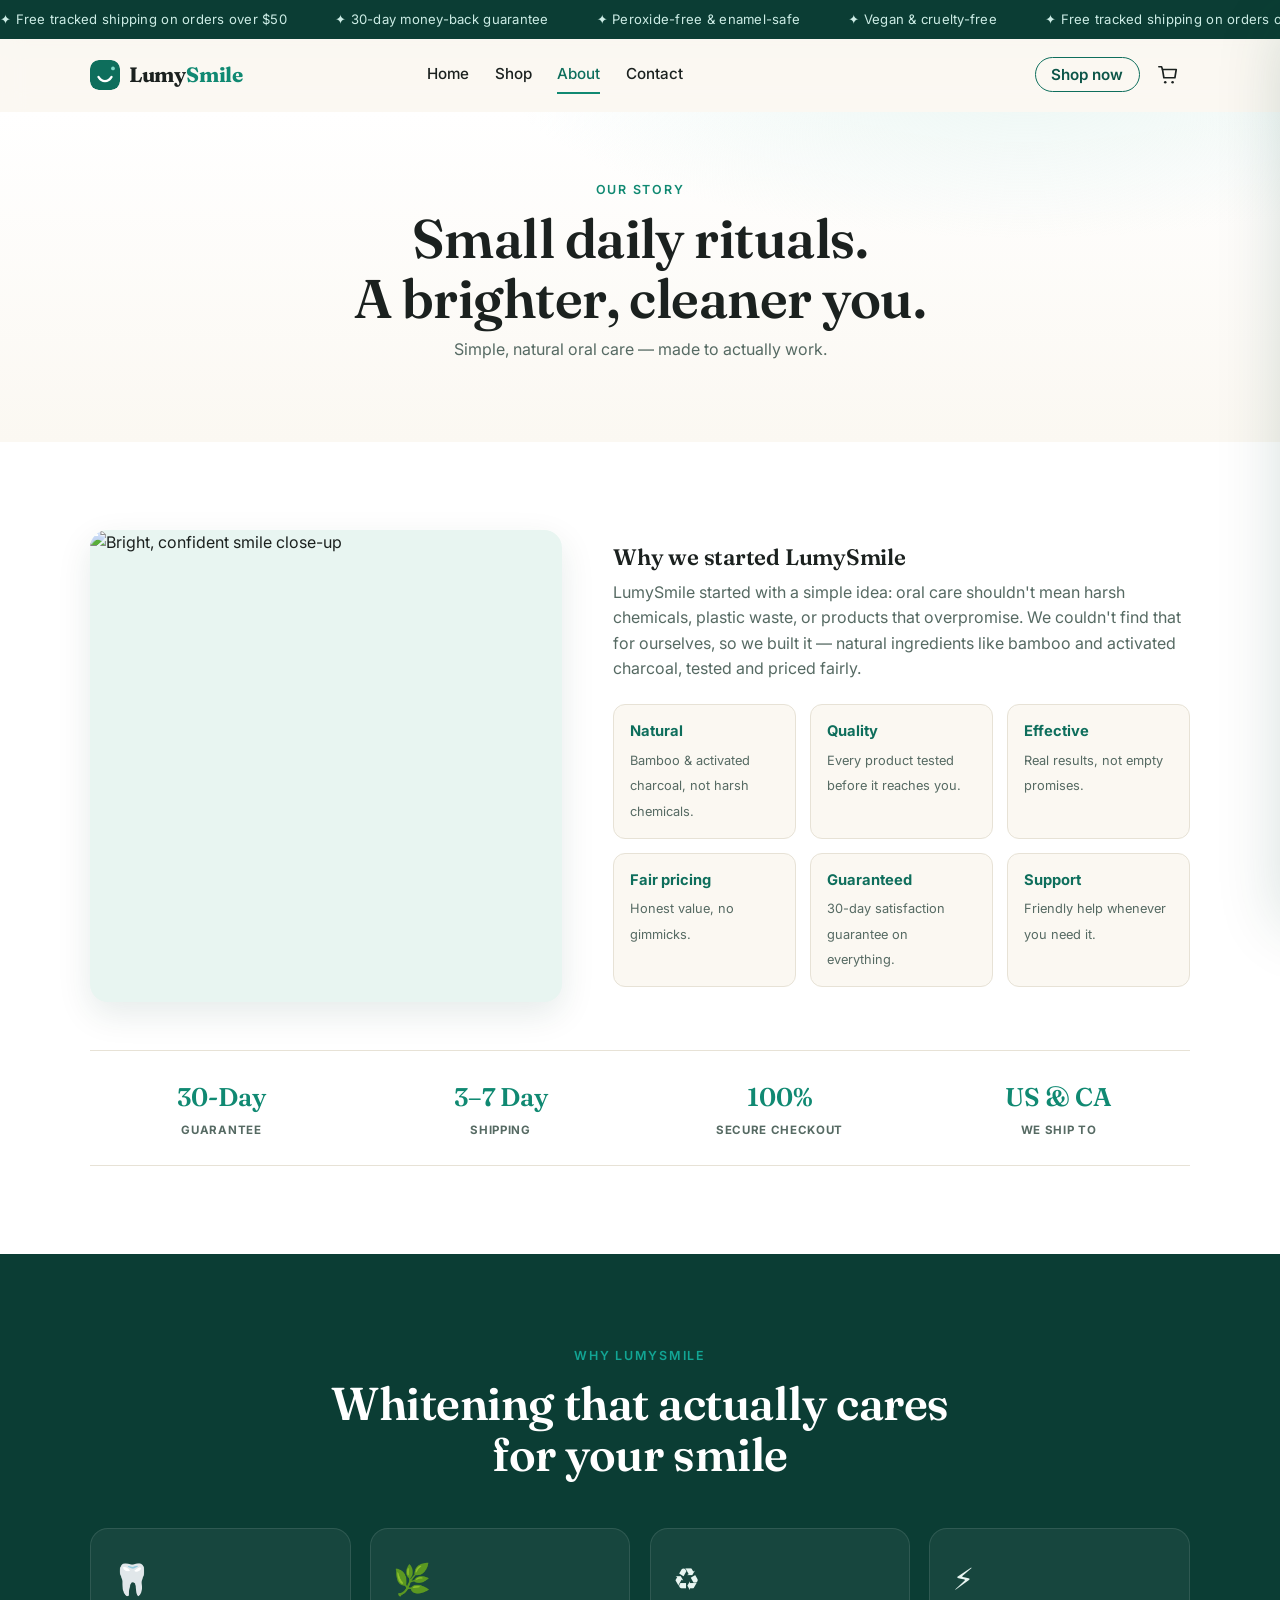
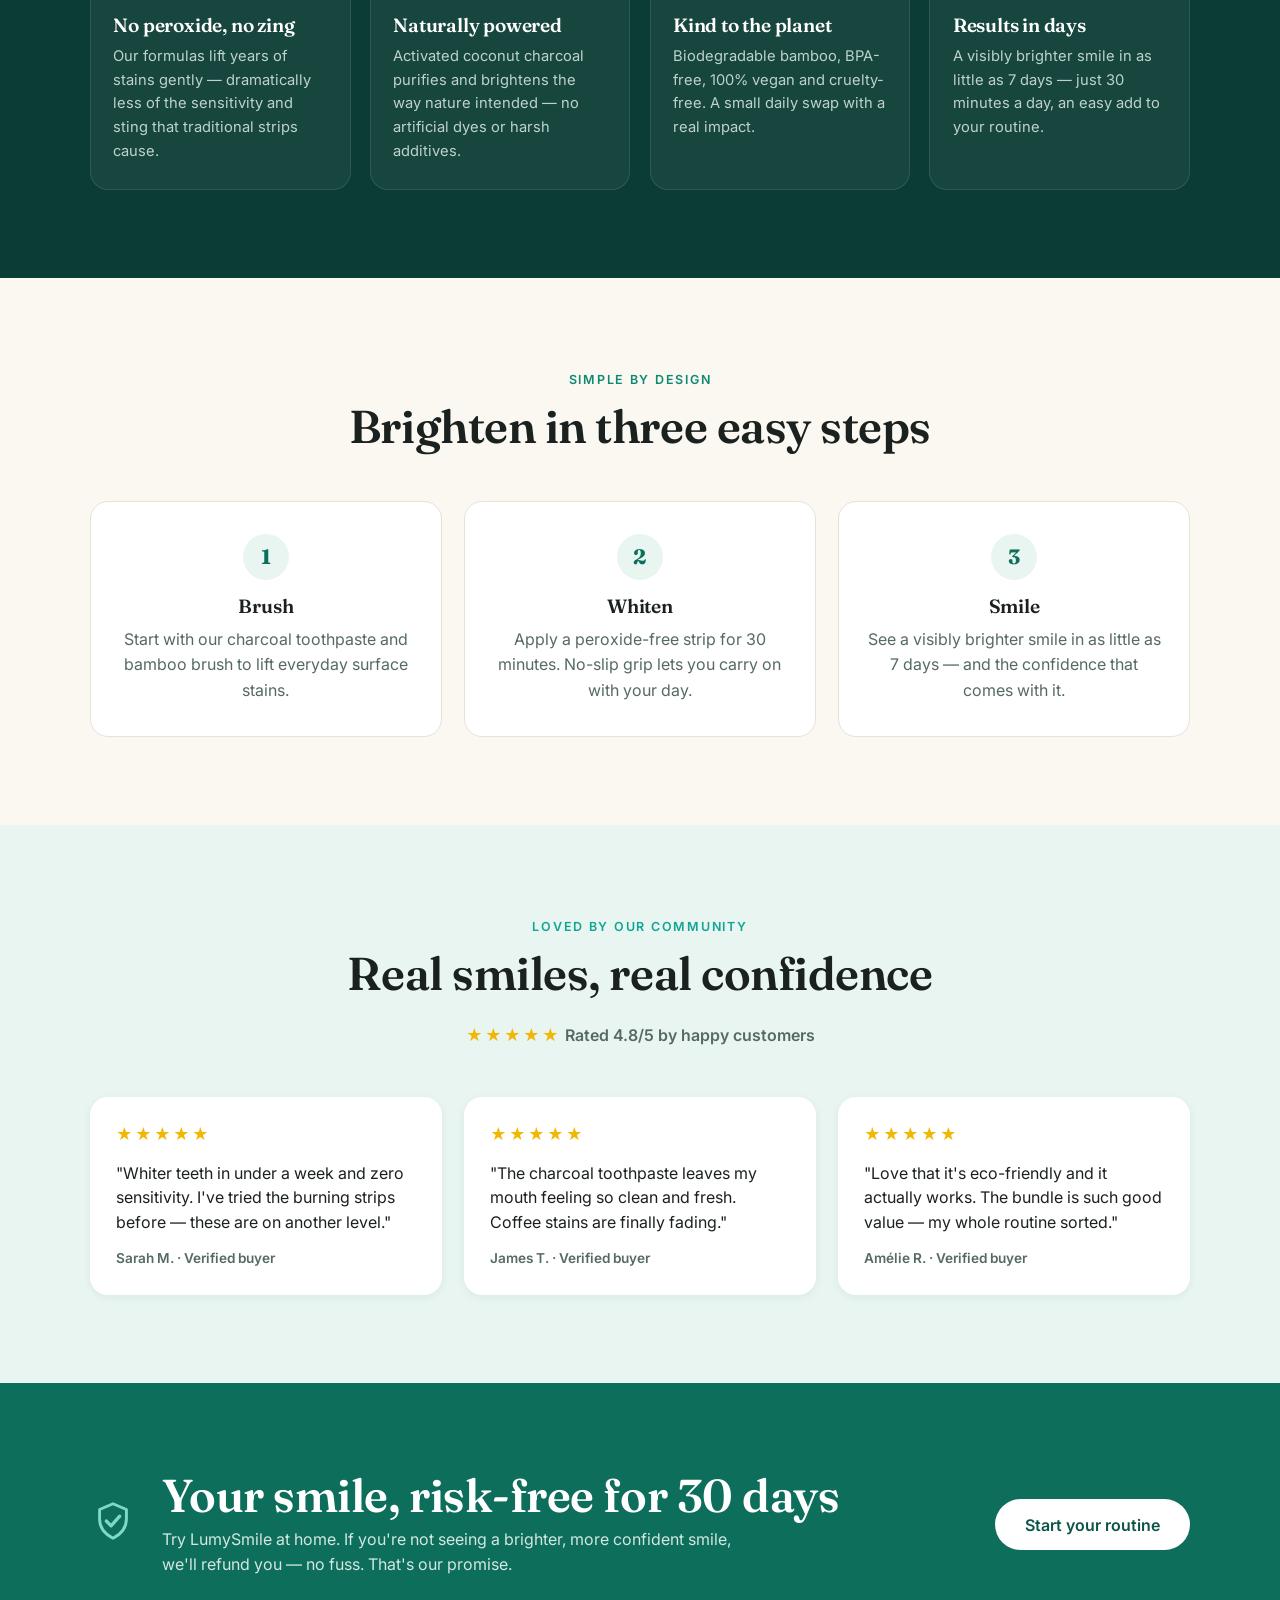
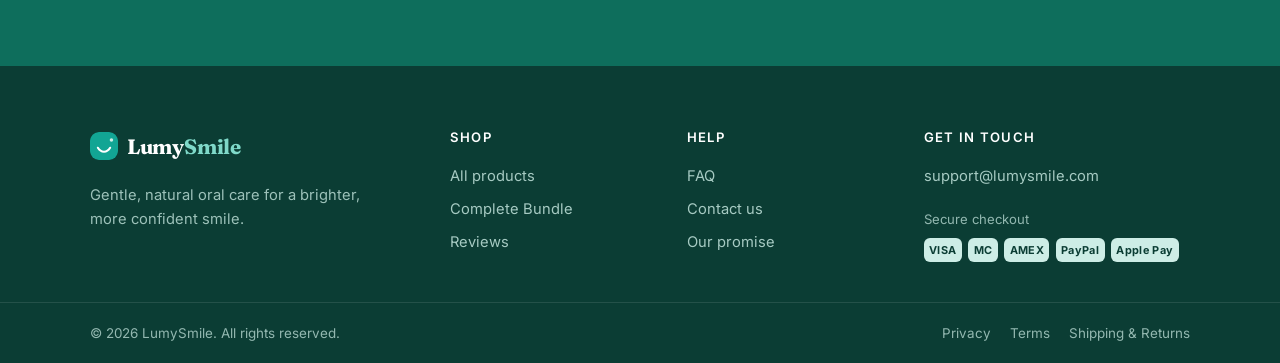
==== about.html @ 82636484 "Convert storefront to multi-page site Split the single-page site into four pages (Home, Shop, About," ====
<!DOCTYPE html>
<html lang="en">
<head>
  <meta charset="UTF-8" />
  <meta name="viewport" content="width=device-width, initial-scale=1.0" />
  <title>About — LumySmile | Simple, Natural Oral Care That Works</title>
  <meta name="description" content="The LumySmile story: natural, peroxide-free oral care built on bamboo and activated charcoal — tested, effective and fairly priced. Backed by a 30-day guarantee." />
  <meta name="theme-color" content="#0E6E5C" />
  <link rel="canonical" href="https://lumysmile.com/pages/about-us" />
  <meta property="og:type" content="website" />
  <meta property="og:title" content="About LumySmile — Natural Oral Care That Works" />
  <meta property="og:description" content="Natural, peroxide-free oral care built on bamboo and activated charcoal." />
  <meta property="og:image" content="https://cdn.shopify.com/s/files/1/0832/7469/4871/files/hf_20260715_224932_5dece692-f68e-402d-878d-104f269ed580.png?v=1784156518" />
  <link rel="icon" href="data:image/svg+xml,%3Csvg xmlns='http://www.w3.org/2000/svg' viewBox='0 0 32 32'%3E%3Crect width='32' height='32' rx='8' fill='%230E6E5C'/%3E%3Cpath d='M9 18c1.8 3 4.2 4.5 7 4.5s5.2-1.5 7-4.5' fill='none' stroke='%23fff' stroke-width='2.4' stroke-linecap='round'/%3E%3Ccircle cx='24.5' cy='9' r='2' fill='%237FD9C9'/%3E%3C/svg%3E" />
  <link rel="preconnect" href="https://fonts.googleapis.com" />
  <link rel="preconnect" href="https://fonts.gstatic.com" crossorigin />
  <link href="https://fonts.googleapis.com/css2?family=Fraunces:opsz,wght@9..144,400;9..144,500;9..144,600;9..144,700&family=Inter:wght@400;500;600;700&display=swap" rel="stylesheet" />
  <link rel="stylesheet" href="assets/css/styles.css?v=3" />
</head>
<body>
  <div class="announcement" role="region" aria-label="Store announcements">
    <div class="announcement__track">
      <span>✦ Free tracked shipping on orders over $50</span>
      <span>✦ 30-day money-back guarantee</span>
      <span>✦ Peroxide-free &amp; enamel-safe</span>
      <span>✦ Vegan &amp; cruelty-free</span>
      <span aria-hidden="true">✦ Free tracked shipping on orders over $50</span>
      <span aria-hidden="true">✦ 30-day money-back guarantee</span>
      <span aria-hidden="true">✦ Peroxide-free &amp; enamel-safe</span>
      <span aria-hidden="true">✦ Vegan &amp; cruelty-free</span>
    </div>
  </div>

  <header class="header" id="top">
    <div class="container header__inner">
      <button class="nav-toggle" id="navToggle" aria-label="Open menu" aria-expanded="false" aria-controls="primaryNav">
        <span></span><span></span><span></span>
      </button>
      <a href="index.html" class="brand" aria-label="LumySmile home">
        <svg class="brand__mark" viewBox="0 0 32 32" width="30" height="30" aria-hidden="true">
          <rect width="32" height="32" rx="9" fill="#0E6E5C"/>
          <path d="M9 18c1.8 3 4.2 4.5 7 4.5s5.2-1.5 7-4.5" fill="none" stroke="#fff" stroke-width="2.4" stroke-linecap="round"/>
          <circle cx="24.5" cy="9" r="2" fill="#7FD9C9"/>
        </svg>
        <span class="brand__name">Lumy<span>Smile</span></span>
      </a>
      <nav class="nav" id="primaryNav" aria-label="Primary">
        <a href="index.html">Home</a>
        <a href="shop.html">Shop</a>
        <a href="about.html" aria-current="page">About</a>
        <a href="contact.html">Contact</a>
      </nav>
      <div class="header__actions">
        <a href="shop.html" class="btn btn--ghost header__shop-btn">Shop now</a>
        <button class="cart-btn" id="cartBtn" aria-label="Open cart">
          <svg viewBox="0 0 24 24" width="22" height="22" aria-hidden="true">
            <path d="M6 6h15l-1.5 9h-12L6 6Z" fill="none" stroke="currentColor" stroke-width="1.8" stroke-linejoin="round"/>
            <path d="M6 6 5 3H2" fill="none" stroke="currentColor" stroke-width="1.8" stroke-linecap="round" stroke-linejoin="round"/>
            <circle cx="9" cy="20" r="1.4" fill="currentColor"/>
            <circle cx="17" cy="20" r="1.4" fill="currentColor"/>
          </svg>
          <span class="cart-btn__count" id="cartCount" aria-hidden="true">0</span>
        </button>
      </div>
    </div>
  </header>

  <main>
    <!-- Page hero -->
    <section class="page-hero">
      <div class="container">
        <span class="eyebrow">Our story</span>
        <h1>Small daily rituals.<br>A brighter, cleaner you.</h1>
        <p>Simple, natural oral care — made to actually work.</p>
      </div>
    </section>

    <!-- Story -->
    <section class="story">
      <div class="container">
        <div class="story__top">
          <div class="story__media">
            <img src="https://cdn.shopify.com/s/files/1/0832/7469/4871/files/about-us-hero-smile-v2.png?v=1783986752"
                 alt="Bright, confident smile close-up" width="560" height="560" loading="lazy" />
          </div>
          <div class="story__text">
            <h3>Why we started LumySmile</h3>
            <p>LumySmile started with a simple idea: oral care shouldn't mean harsh chemicals, plastic waste, or products that overpromise. We couldn't find that for ourselves, so we built it — natural ingredients like bamboo and activated charcoal, tested and priced fairly.</p>
            <ul class="story__values">
              <li><strong>Natural</strong><span>Bamboo &amp; activated charcoal, not harsh chemicals.</span></li>
              <li><strong>Quality</strong><span>Every product tested before it reaches you.</span></li>
              <li><strong>Effective</strong><span>Real results, not empty promises.</span></li>
              <li><strong>Fair pricing</strong><span>Honest value, no gimmicks.</span></li>
              <li><strong>Guaranteed</strong><span>30-day satisfaction guarantee on everything.</span></li>
              <li><strong>Support</strong><span>Friendly help whenever you need it.</span></li>
            </ul>
          </div>
        </div>
        <div class="story__stats">
          <div class="story__stat"><span class="story__num">30-Day</span><span class="story__label">Guarantee</span></div>
          <div class="story__stat"><span class="story__num">3–7 Day</span><span class="story__label">Shipping</span></div>
          <div class="story__stat"><span class="story__num">100%</span><span class="story__label">Secure checkout</span></div>
          <div class="story__stat"><span class="story__num">US &amp; CA</span><span class="story__label">We ship to</span></div>
        </div>
      </div>
    </section>

    <!-- Why LumySmile -->
    <section class="why" id="why">
      <div class="container">
        <div class="section-head section-head--light">
          <span class="eyebrow">Why LumySmile</span>
          <h2>Whitening that actually cares for your smile</h2>
        </div>
        <div class="why__grid">
          <article class="why__card">
            <div class="why__icon">🦷</div>
            <h3>No peroxide, no zing</h3>
            <p>Our formulas lift years of stains gently — dramatically less of the sensitivity and sting that traditional strips cause.</p>
          </article>
          <article class="why__card">
            <div class="why__icon">🌿</div>
            <h3>Naturally powered</h3>
            <p>Activated coconut charcoal purifies and brightens the way nature intended — no artificial dyes or harsh additives.</p>
          </article>
          <article class="why__card">
            <div class="why__icon">♻️</div>
            <h3>Kind to the planet</h3>
            <p>Biodegradable bamboo, BPA-free, 100% vegan and cruelty-free. A small daily swap with a real impact.</p>
          </article>
          <article class="why__card">
            <div class="why__icon">⚡</div>
            <h3>Results in days</h3>
            <p>A visibly brighter smile in as little as 7 days — just 30 minutes a day, an easy add to your routine.</p>
          </article>
        </div>
      </div>
    </section>

    <!-- How it works -->
    <section class="steps">
      <div class="container">
        <div class="section-head">
          <span class="eyebrow">Simple by design</span>
          <h2>Brighten in three easy steps</h2>
        </div>
        <div class="steps__grid">
          <div class="steps__item">
            <span class="steps__num">1</span>
            <h3>Brush</h3>
            <p>Start with our charcoal toothpaste and bamboo brush to lift everyday surface stains.</p>
          </div>
          <div class="steps__item">
            <span class="steps__num">2</span>
            <h3>Whiten</h3>
            <p>Apply a peroxide-free strip for 30 minutes. No-slip grip lets you carry on with your day.</p>
          </div>
          <div class="steps__item">
            <span class="steps__num">3</span>
            <h3>Smile</h3>
            <p>See a visibly brighter smile in as little as 7 days — and the confidence that comes with it.</p>
          </div>
        </div>
      </div>
    </section>

    <!-- Reviews -->
    <section class="reviews" id="reviews">
      <div class="container">
        <div class="section-head section-head--light">
          <span class="eyebrow">Loved by our community</span>
          <h2>Real smiles, real confidence</h2>
          <p class="reviews__rating"><span class="stars" aria-hidden="true">★★★★★</span> Rated 4.8/5 by happy customers</p>
        </div>
        <div class="reviews__grid">
          <figure class="review">
            <div class="stars" aria-hidden="true">★★★★★</div>
            <blockquote>"Whiter teeth in under a week and zero sensitivity. I've tried the burning strips before — these are on another level."</blockquote>
            <figcaption>Sarah M. · Verified buyer</figcaption>
          </figure>
          <figure class="review">
            <div class="stars" aria-hidden="true">★★★★★</div>
            <blockquote>"The charcoal toothpaste leaves my mouth feeling so clean and fresh. Coffee stains are finally fading."</blockquote>
            <figcaption>James T. · Verified buyer</figcaption>
          </figure>
          <figure class="review">
            <div class="stars" aria-hidden="true">★★★★★</div>
            <blockquote>"Love that it's eco-friendly and it actually works. The bundle is such good value — my whole routine sorted."</blockquote>
            <figcaption>Amélie R. · Verified buyer</figcaption>
          </figure>
        </div>
      </div>
    </section>

    <!-- Guarantee band -->
    <section class="guarantee">
      <div class="container guarantee__inner">
        <div class="guarantee__icon" aria-hidden="true">
          <svg viewBox="0 0 24 24" width="46" height="46"><path d="M12 3l7 3v5c0 4.5-3 8-7 10-4-2-7-5.5-7-10V6l7-3Z" fill="none" stroke="currentColor" stroke-width="1.5" stroke-linejoin="round"/><path d="M8.5 12l2.5 2.5 4.5-5" fill="none" stroke="currentColor" stroke-width="1.7" stroke-linecap="round" stroke-linejoin="round"/></svg>
        </div>
        <div>
          <h2>Your smile, risk-free for 30 days</h2>
          <p>Try LumySmile at home. If you're not seeing a brighter, more confident smile, we'll refund you — no fuss. That's our promise.</p>
        </div>
        <a href="shop.html" class="btn btn--light btn--lg">Start your routine</a>
      </div>
    </section>
  </main>

  <footer class="footer">
    <div class="container footer__grid">
      <div class="footer__brand">
        <a href="index.html" class="brand brand--light" aria-label="LumySmile home">
          <svg class="brand__mark" viewBox="0 0 32 32" width="28" height="28" aria-hidden="true">
            <rect width="32" height="32" rx="9" fill="#12A594"/>
            <path d="M9 18c1.8 3 4.2 4.5 7 4.5s5.2-1.5 7-4.5" fill="none" stroke="#fff" stroke-width="2.4" stroke-linecap="round"/>
            <circle cx="24.5" cy="9" r="2" fill="#CDEDE6"/>
          </svg>
          <span class="brand__name">Lumy<span>Smile</span></span>
        </a>
        <p>Gentle, natural oral care for a brighter, more confident smile.</p>
      </div>
      <div class="footer__col">
        <h4>Shop</h4>
        <a href="shop.html">All products</a>
        <a href="shop.html#bundle">Complete Bundle</a>
        <a href="about.html#reviews">Reviews</a>
      </div>
      <div class="footer__col">
        <h4>Help</h4>
        <a href="contact.html#faq">FAQ</a>
        <a href="contact.html">Contact us</a>
        <a href="about.html">Our promise</a>
      </div>
      <div class="footer__col">
        <h4>Get in touch</h4>
        <a href="mailto:support@lumysmile.com">support@lumysmile.com</a>
        <p class="footer__pay">Secure checkout</p>
        <div class="footer__cards" aria-label="Accepted payment methods">
          <span>VISA</span><span>MC</span><span>AMEX</span><span>PayPal</span><span>Apple Pay</span>
        </div>
      </div>
    </div>
    <div class="footer__bottom">
      <div class="container footer__bottom-inner">
        <p>© <span id="year"></span> LumySmile. All rights reserved.</p>
        <nav class="footer__legal" aria-label="Legal">
          <a href="#">Privacy</a>
          <a href="#">Terms</a>
          <a href="#">Shipping &amp; Returns</a>
        </nav>
      </div>
    </div>
  </footer>

  <div class="drawer-overlay" id="drawerOverlay" hidden></div>
  <aside class="cart-drawer" id="cartDrawer" aria-label="Shopping cart" aria-hidden="true">
    <div class="cart-drawer__head">
      <h2>Your cart</h2>
      <button class="cart-drawer__close" id="cartClose" aria-label="Close cart">&times;</button>
    </div>
    <div class="cart-drawer__body" id="cartBody">
      <p class="cart-empty" id="cartEmpty">Your cart is empty.<br><a href="shop.html" class="link" id="cartEmptyShop">Start shopping →</a></p>
      <ul class="cart-lines" id="cartLines"></ul>
    </div>
    <div class="cart-drawer__foot" id="cartFoot" hidden>
      <div class="cart-ship" id="cartShip"></div>
      <div class="cart-subtotal">
        <span>Subtotal</span>
        <span id="cartSubtotal">$0.00</span>
      </div>
      <a href="#" class="btn btn--primary btn--lg btn--block" id="checkoutBtn">Checkout securely</a>
      <p class="cart-note">Shipping &amp; taxes calculated at checkout · 30-day guarantee</p>
    </div>
  </aside>

  <div class="modal" id="quickView" aria-hidden="true">
    <div class="modal__overlay" data-close-modal></div>
    <div class="modal__dialog" role="dialog" aria-modal="true" aria-labelledby="qvTitle">
      <button class="modal__close" data-close-modal aria-label="Close">&times;</button>
      <div class="modal__grid">
        <div class="modal__media">
          <img id="qvMainImg" src="" alt="" width="480" height="480" />
          <div class="modal__thumbs" id="qvThumbs"></div>
        </div>
        <div class="modal__info">
          <span class="eyebrow" id="qvEyebrow"></span>
          <h2 id="qvTitle"></h2>
          <div class="modal__price" id="qvPrice"></div>
          <div class="modal__desc" id="qvDesc"></div>
          <button class="btn btn--primary btn--lg btn--block" id="qvAdd">Add to cart</button>
          <p class="modal__reassure">✦ Free tracked shipping over $50 · 30-day money-back guarantee</p>
        </div>
      </div>
    </div>
  </div>

  <div class="toast" id="toast" role="status" aria-live="polite"></div>

  <script src="assets/js/main.js"></script>
</body>
</html>
---- assets/css/styles.css ----
/* ============================================================
   LumySmile — storefront styles
   Natural / eco theme · mint-teal, cream, charcoal
   ============================================================ */

:root {
  --green-900: #0B3D34;
  --green-800: #0C5548;
  --green-700: #0E6E5C;
  --green-600: #108972;
  --green-500: #12A594;
  --mint-300: #7FD9C9;
  --mint-200: #CDEDE6;
  --mint-100: #E8F5F1;
  --cream:    #FBF8F2;
  --cream-2:  #F4EEE2;
  --charcoal: #1B211F;
  --muted:    #566a63;
  --line:     #e7e2d6;
  --white:    #ffffff;
  --amber:    #F2B705;

  --radius:   18px;
  --radius-sm: 12px;
  --shadow-sm: 0 2px 10px rgba(11, 61, 52, .06);
  --shadow-md: 0 12px 34px rgba(11, 61, 52, .10);
  --shadow-lg: 0 24px 60px rgba(11, 61, 52, .16);
  --container: 1180px;
  --ease: cubic-bezier(.22,.61,.36,1);

  --font-head: "Fraunces", Georgia, "Times New Roman", serif;
  --font-body: "Inter", system-ui, -apple-system, "Segoe UI", Roboto, Helvetica, Arial, sans-serif;
}

*, *::before, *::after { box-sizing: border-box; }

html { scroll-behavior: smooth; scroll-padding-top: 92px; }

body {
  margin: 0;
  font-family: var(--font-body);
  color: var(--charcoal);
  background: var(--cream);
  line-height: 1.6;
  -webkit-font-smoothing: antialiased;
  text-rendering: optimizeLegibility;
}

img { max-width: 100%; display: block; height: auto; }
a { color: inherit; text-decoration: none; }
button { font-family: inherit; cursor: pointer; }

h1, h2, h3, h4 { font-family: var(--font-head); font-weight: 600; line-height: 1.1; margin: 0 0 .5em; letter-spacing: -.01em; }
h1 { font-size: clamp(2.6rem, 6vw, 4.4rem); }
h2 { font-size: clamp(1.9rem, 3.6vw, 2.9rem); }
h3 { font-size: 1.2rem; }
p  { margin: 0 0 1rem; }

.container { width: 100%; max-width: var(--container); margin-inline: auto; padding-inline: clamp(18px, 4vw, 40px); }

.sr-only {
  position: absolute; width: 1px; height: 1px; padding: 0; margin: -1px;
  overflow: hidden; clip: rect(0,0,0,0); white-space: nowrap; border: 0;
}

.eyebrow {
  display: inline-block; font-family: var(--font-body); font-weight: 600;
  font-size: .78rem; letter-spacing: .14em; text-transform: uppercase;
  color: var(--green-600); margin-bottom: .8rem;
}

.accent { color: var(--green-600); }
.stars { color: var(--amber); letter-spacing: 2px; }

/* ---------- Buttons ---------- */
.btn {
  display: inline-flex; align-items: center; justify-content: center; gap: .5em;
  font-weight: 600; font-size: .95rem; line-height: 1;
  padding: .85em 1.4em; border-radius: 999px; border: 1.5px solid transparent;
  transition: transform .18s var(--ease), background .2s, color .2s, box-shadow .2s, border-color .2s;
  white-space: nowrap;
}
.btn:active { transform: translateY(1px); }
.btn--lg { padding: 1.05em 1.8em; font-size: 1rem; }
.btn--block { width: 100%; }

.btn--primary { background: var(--green-700); color: #fff; box-shadow: 0 8px 22px rgba(14,110,92,.28); }
.btn--primary:hover { background: var(--green-800); transform: translateY(-2px); box-shadow: 0 12px 28px rgba(14,110,92,.34); }

.btn--outline { border-color: var(--green-700); color: var(--green-800); background: transparent; }
.btn--outline:hover { background: var(--green-700); color: #fff; transform: translateY(-2px); }

.btn--ghost { background: transparent; color: var(--charcoal); padding: .6em 1em; }
.btn--ghost:hover { color: var(--green-700); }

.btn--light { background: #fff; color: var(--green-800); }
.btn--light:hover { transform: translateY(-2px); box-shadow: var(--shadow-md); }

/* ---------- Announcement ---------- */
.announcement {
  background: var(--green-900); color: var(--mint-200);
  font-size: .82rem; letter-spacing: .02em; overflow: hidden; white-space: nowrap;
}
.announcement__track {
  display: inline-flex; gap: 3rem; padding: .55rem 0;
  animation: marquee 26s linear infinite; will-change: transform;
}
.announcement__track span { display: inline-block; }
@keyframes marquee { from { transform: translateX(0); } to { transform: translateX(-50%); } }
@media (prefers-reduced-motion: reduce) {
  .announcement__track { animation: none; justify-content: center; gap: 2rem; flex-wrap: wrap; white-space: normal; }
}

/* ---------- Header ---------- */
.header {
  position: sticky; top: 0; z-index: 60;
  background: rgba(251,248,242,.85); backdrop-filter: blur(12px);
  border-bottom: 1px solid transparent; transition: box-shadow .25s, border-color .25s, background .25s;
}
.header.is-scrolled { box-shadow: var(--shadow-sm); border-color: var(--line); background: rgba(251,248,242,.95); }
.header__inner { display: flex; align-items: center; gap: 1rem; height: 72px; }

.brand { display: inline-flex; align-items: center; gap: .55rem; font-weight: 700; }
.brand__mark { border-radius: 9px; }
.brand__name { font-family: var(--font-head); font-size: 1.3rem; letter-spacing: -.01em; color: var(--charcoal); }
.brand__name span { color: var(--green-600); }
.brand--light .brand__name { color: #fff; }
.brand--light .brand__name span { color: var(--mint-300); }

.nav { display: flex; gap: 1.6rem; margin-inline: auto; }
.nav a { font-size: .95rem; font-weight: 500; color: var(--charcoal); position: relative; padding: .3rem 0; }
.nav a::after {
  content: ""; position: absolute; left: 0; bottom: -2px; width: 0; height: 2px;
  background: var(--green-600); transition: width .22s var(--ease);
}
.nav a:hover { color: var(--green-700); }
.nav a:hover::after { width: 100%; }

.header__actions { display: flex; align-items: center; gap: .4rem; margin-left: auto; }
.header__shop-btn { border: 1.5px solid var(--green-700); color: var(--green-800); border-radius: 999px; }
.header__shop-btn:hover { background: var(--green-700); color: #fff; }

.cart-btn {
  position: relative; background: transparent; border: none; color: var(--charcoal);
  width: 44px; height: 44px; display: grid; place-items: center; border-radius: 50%;
  transition: background .2s, color .2s;
}
.cart-btn:hover { background: var(--mint-100); color: var(--green-700); }
.cart-btn__count {
  position: absolute; top: 4px; right: 2px; min-width: 18px; height: 18px; padding: 0 4px;
  background: var(--green-600); color: #fff; font-size: .7rem; font-weight: 700;
  border-radius: 999px; display: grid; place-items: center;
  transform: scale(0); transition: transform .2s var(--ease);
}
.cart-btn__count.is-visible { transform: scale(1); }

.nav-toggle {
  display: none; flex-direction: column; gap: 5px; background: transparent; border: none;
  width: 42px; height: 42px; padding: 10px; border-radius: 10px;
}
.nav-toggle span { display: block; height: 2px; background: var(--charcoal); border-radius: 2px; transition: transform .25s, opacity .2s; }
.nav-toggle[aria-expanded="true"] span:nth-child(1) { transform: translateY(7px) rotate(45deg); }
.nav-toggle[aria-expanded="true"] span:nth-child(2) { opacity: 0; }
.nav-toggle[aria-expanded="true"] span:nth-child(3) { transform: translateY(-7px) rotate(-45deg); }

/* ---------- Active nav + sub-page hero ---------- */
.nav a[aria-current="page"] { color: var(--green-700); }
.nav a[aria-current="page"]::after { width: 100%; }

.page-hero {
  text-align: center;
  background:
    radial-gradient(900px 320px at 80% -20%, var(--mint-100), transparent 60%),
    linear-gradient(180deg, #fff 0%, var(--cream) 100%);
  padding-block: clamp(2.4rem, 6vw, 4rem);
}
.page-hero .eyebrow { margin-bottom: .6rem; }
.page-hero h1 { font-size: clamp(2.2rem, 5vw, 3.4rem); margin-bottom: .5rem; }
.page-hero p { color: var(--muted); max-width: 48ch; margin-inline: auto; }

/* ---------- Hero ---------- */
.hero {
  position: relative; overflow: hidden;
  background:
    radial-gradient(1200px 500px at 85% -10%, var(--mint-100), transparent 60%),
    linear-gradient(180deg, #fff 0%, var(--cream) 100%);
}
.hero__inner {
  display: grid; grid-template-columns: 1.05fr .95fr; gap: clamp(1.5rem, 4vw, 3rem);
  align-items: center; padding-block: clamp(2.5rem, 6vw, 5rem);
}
.hero__lead { font-size: clamp(1.02rem, 1.4vw, 1.18rem); color: var(--muted); max-width: 34ch; margin-bottom: 1.8rem; }
.hero__cta { display: flex; flex-wrap: wrap; gap: .8rem; margin-bottom: 1.6rem; }
.hero__badges { display: flex; flex-wrap: wrap; gap: 1rem 1.4rem; list-style: none; padding: 0; margin: 0; }
.hero__badges li { font-size: .9rem; font-weight: 600; color: var(--green-800); }

.hero__media { position: relative; }
.hero__media img {
  width: 100%; max-width: 540px; margin-inline: auto;
  filter: drop-shadow(0 30px 44px rgba(11,61,52,.18));
  animation: floaty 6s ease-in-out infinite;
}
@keyframes floaty { 0%,100% { transform: translateY(0); } 50% { transform: translateY(-14px); } }
@media (prefers-reduced-motion: reduce) { .hero__media img { animation: none; } }

.hero__pill {
  position: absolute; background: #fff; border-radius: 14px; padding: .6rem .9rem;
  font-size: .82rem; font-weight: 600; box-shadow: var(--shadow-md); display: flex; align-items: center; gap: .4rem;
}
.hero__pill--1 { top: 10%; left: -4px; color: var(--green-800); }
.hero__pill--2 { bottom: 10%; right: -4px; }
.hero__pill .stars { font-size: .8rem; }

/* ---------- Trust bar ---------- */
.trustbar { background: var(--white); border-block: 1px solid var(--line); }
.trustbar__grid {
  display: grid; grid-template-columns: repeat(4, 1fr); gap: 1rem;
  padding-block: 1.6rem;
}
.trustbar__item { display: flex; align-items: center; gap: .7rem; justify-content: center; text-align: left; }
.trustbar__item svg { width: 30px; height: 30px; color: var(--green-600); flex: none; }
.trustbar__item strong { display: block; font-size: .95rem; }
.trustbar__item span { font-size: .82rem; color: var(--muted); }

/* ---------- Section heads ---------- */
.section-head { text-align: center; max-width: 640px; margin: 0 auto clamp(2rem, 4vw, 3rem); }
.section-head p { color: var(--muted); }
.section-head--light .eyebrow { color: var(--green-500); }

section { padding-block: clamp(3rem, 7vw, 5.5rem); }

/* ---------- Featured bundle ---------- */
.bundle { background: linear-gradient(180deg, var(--cream) 0%, var(--mint-100) 100%); }
.bundle__inner { display: grid; grid-template-columns: 1fr 1fr; gap: clamp(1.5rem, 4vw, 3.5rem); align-items: center; }
.bundle__media { background: #fff; border-radius: var(--radius); padding: 1.4rem; box-shadow: var(--shadow-md); }
.bundle__media img { border-radius: var(--radius-sm); }
.bundle__list { list-style: none; padding: 0; margin: 0 0 1.6rem; display: grid; gap: .6rem; }
.bundle__list li { position: relative; padding-left: 1.6rem; font-size: .98rem; }
.bundle__list li::before {
  content: "✓"; position: absolute; left: 0; top: 0; color: var(--green-600); font-weight: 800;
}
.bundle__price { display: flex; align-items: baseline; gap: .7rem; margin-bottom: 1.4rem; flex-wrap: wrap; }
.price-now { font-family: var(--font-head); font-size: 2.1rem; font-weight: 600; color: var(--charcoal); }
.price-was { text-decoration: line-through; color: var(--muted); font-size: 1.1rem; }
.price-save { background: var(--green-600); color: #fff; font-size: .78rem; font-weight: 700; padding: .3em .7em; border-radius: 999px; }
.bundle__note { margin-top: 1rem; font-size: .85rem; color: var(--muted); }

/* ---------- Product grid ---------- */
.product-grid { display: grid; grid-template-columns: repeat(4, 1fr); gap: clamp(1rem, 2vw, 1.6rem); }
.card {
  background: #fff; border: 1px solid var(--line); border-radius: var(--radius); overflow: hidden;
  display: flex; flex-direction: column; transition: transform .25s var(--ease), box-shadow .25s;
}
.card:hover { transform: translateY(-6px); box-shadow: var(--shadow-lg); }
.card__media { position: relative; aspect-ratio: 1/1; background: var(--mint-100); overflow: hidden; }
.card__media img { width: 100%; height: 100%; object-fit: cover; transition: transform .5s var(--ease); }
.card:hover .card__media img { transform: scale(1.05); }
.card__badge {
  position: absolute; top: .8rem; left: .8rem; background: var(--charcoal); color: #fff;
  font-size: .7rem; font-weight: 700; letter-spacing: .04em; text-transform: uppercase;
  padding: .32em .7em; border-radius: 999px;
}
.card__badge--save { background: var(--green-600); }
.card__quick {
  position: absolute; inset: auto .8rem .8rem; opacity: 0; transform: translateY(8px);
  transition: opacity .25s, transform .25s; background: rgba(255,255,255,.95); color: var(--green-800);
  border: none; border-radius: 999px; padding: .6em 1em; font-weight: 600; font-size: .85rem; backdrop-filter: blur(4px);
}
.card:hover .card__quick, .card:focus-within .card__quick { opacity: 1; transform: translateY(0); }
.card__body { padding: 1.1rem 1.1rem 1.3rem; display: flex; flex-direction: column; flex: 1; }
.card__stars { font-size: .82rem; margin-bottom: .35rem; }
.card__stars span { color: var(--muted); font-weight: 500; margin-left: .3rem; }
.card__title { font-size: 1.02rem; font-family: var(--font-head); font-weight: 600; margin: 0 0 .3rem; }
.card__tagline { font-size: .86rem; color: var(--muted); margin: 0 0 1rem; flex: 1; }
.card__foot { display: flex; align-items: center; justify-content: space-between; gap: .6rem; }
.card__price { font-weight: 700; font-size: 1.1rem; }
.card__add {
  background: var(--green-700); color: #fff; border: none; border-radius: 999px;
  padding: .6em 1.05em; font-weight: 600; font-size: .88rem; transition: background .2s, transform .15s;
}
.card__add:hover { background: var(--green-800); transform: translateY(-1px); }

.section-cta { text-align: center; margin-top: clamp(2rem, 4vw, 2.8rem); }

/* ---------- Why ---------- */
.why { background: var(--green-900); color: var(--mint-100); }
.why .section-head h2 { color: #fff; }
.why__grid { display: grid; grid-template-columns: repeat(4, 1fr); gap: 1.2rem; }
.why__card {
  background: rgba(255,255,255,.05); border: 1px solid rgba(255,255,255,.10);
  border-radius: var(--radius); padding: 1.6rem 1.4rem; transition: transform .25s, background .25s;
}
.why__card:hover { transform: translateY(-5px); background: rgba(255,255,255,.09); }
.why__icon { font-size: 1.9rem; margin-bottom: .7rem; }
.why__card h3 { color: #fff; }
.why__card p { color: rgba(232,245,241,.8); font-size: .92rem; margin: 0; }

/* ---------- Steps ---------- */
.steps__grid { display: grid; grid-template-columns: repeat(3, 1fr); gap: 1.4rem; }
.steps__item {
  background: #fff; border: 1px solid var(--line); border-radius: var(--radius);
  padding: 2rem 1.6rem; text-align: center; position: relative;
}
.steps__num {
  display: inline-grid; place-items: center; width: 46px; height: 46px; margin-bottom: 1rem;
  background: var(--mint-100); color: var(--green-700); border-radius: 50%;
  font-family: var(--font-head); font-weight: 700; font-size: 1.3rem;
}
.steps__item p { color: var(--muted); margin: 0; }

/* ---------- Our Story / About ---------- */
.story { background: #fff; }
.story__top {
  display: grid; grid-template-columns: .9fr 1.1fr; gap: clamp(1.6rem, 4vw, 3.2rem);
  align-items: center; margin-bottom: clamp(2rem, 4vw, 3rem);
}
.story__media {
  border-radius: var(--radius); overflow: hidden; box-shadow: var(--shadow-md);
  background: var(--mint-100);
}
.story__media img { width: 100%; aspect-ratio: 1/1; object-fit: cover; transition: transform .6s var(--ease); }
.story__media:hover img { transform: scale(1.05); }
.story__text h3 { font-size: 1.4rem; margin-bottom: .6rem; }
.story__text > p { color: var(--muted); margin-bottom: 1.4rem; }
.story__values { list-style: none; padding: 0; margin: 0; display: grid; grid-template-columns: repeat(3, 1fr); gap: .9rem; }
.story__values li {
  background: var(--cream); border: 1px solid var(--line); border-radius: var(--radius-sm);
  padding: .9rem 1rem; transition: transform .25s var(--ease), box-shadow .25s;
}
.story__values li:hover { transform: translateY(-4px); box-shadow: var(--shadow-sm); }
.story__values strong { display: block; font-size: .92rem; color: var(--green-700); margin-bottom: .2rem; }
.story__values span { font-size: .8rem; color: var(--muted); line-height: 1.45; }

.story__stats {
  display: grid; grid-template-columns: repeat(4, 1fr); gap: 1rem;
  border-top: 1px solid var(--line); border-bottom: 1px solid var(--line);
  padding: 1.6rem 0; text-align: center;
}
.story__num { display: block; font-family: var(--font-head); font-size: 1.6rem; font-weight: 600; color: var(--green-600); }
.story__label { display: block; font-size: .72rem; font-weight: 700; text-transform: uppercase; letter-spacing: .06em; color: var(--muted); margin-top: .2rem; }

/* ---------- Reviews ---------- */
.reviews { background: var(--mint-100); }
.reviews__rating { font-weight: 600; }
.reviews__grid { display: grid; grid-template-columns: repeat(3, 1fr); gap: 1.4rem; }
.review {
  background: #fff; border-radius: var(--radius); padding: 1.6rem; margin: 0;
  box-shadow: var(--shadow-sm); display: flex; flex-direction: column; gap: .8rem;
}
.review .stars { font-size: 1rem; }
.review blockquote { margin: 0; font-size: 1rem; line-height: 1.55; }
.review figcaption { font-size: .85rem; color: var(--muted); font-weight: 600; }

/* ---------- Guarantee ---------- */
.guarantee { background: var(--green-700); color: #fff; }
.guarantee__inner { display: grid; grid-template-columns: auto 1fr auto; gap: 1.6rem; align-items: center; }
.guarantee__icon { color: var(--mint-300); }
.guarantee h2 { color: #fff; margin-bottom: .3rem; }
.guarantee p { color: rgba(232,245,241,.9); margin: 0; max-width: 60ch; }

/* ---------- FAQ ---------- */
.faq__inner { max-width: 820px; }
.faq__list { display: grid; gap: .7rem; }
.faq__item {
  background: #fff; border: 1px solid var(--line); border-radius: var(--radius-sm); overflow: hidden;
  transition: box-shadow .2s, border-color .2s;
}
.faq__item[open] { box-shadow: var(--shadow-sm); border-color: var(--mint-200); }
.faq__item summary {
  list-style: none; cursor: pointer; padding: 1.05rem 1.3rem; font-weight: 600;
  display: flex; align-items: center; justify-content: space-between; gap: 1rem;
}
.faq__item summary::-webkit-details-marker { display: none; }
.faq__item summary::after {
  content: "+"; font-size: 1.4rem; color: var(--green-600); font-weight: 400; transition: transform .25s; line-height: 1;
}
.faq__item[open] summary::after { transform: rotate(45deg); }
.faq__item p { padding: 0 1.3rem 1.2rem; margin: 0; color: var(--muted); }

/* ---------- Contact ---------- */
.contact { background: var(--mint-100); }
.contact__inner {
  display: grid; grid-template-columns: 1fr 1.05fr; gap: clamp(1.6rem, 4vw, 3.5rem);
  align-items: start;
}
.contact__intro > p { color: var(--muted); max-width: 42ch; }
.contact__info { list-style: none; padding: 0; margin: 1.8rem 0; display: grid; gap: 1.1rem; }
.contact__info li { display: flex; gap: .9rem; align-items: flex-start; }
.contact__ico {
  flex: none; width: 44px; height: 44px; border-radius: 12px; display: grid; place-items: center;
  background: #fff; color: var(--green-700); box-shadow: var(--shadow-sm);
}
.contact__info strong { display: block; font-size: .95rem; margin-bottom: .1rem; }
.contact__info a, .contact__info span { color: var(--muted); font-size: .92rem; }
.contact__info a:hover { color: var(--green-700); }
.contact__social { display: flex; gap: .6rem; margin-top: .4rem; }
.contact__social a {
  width: 42px; height: 42px; display: grid; place-items: center; border-radius: 50%;
  background: #fff; color: var(--green-700); box-shadow: var(--shadow-sm);
  transition: background .2s, color .2s, transform .2s;
}
.contact__social a:hover { background: var(--green-600); color: #fff; transform: translateY(-2px); }

.contact__form {
  background: #fff; border: 1px solid var(--line); border-radius: var(--radius);
  padding: clamp(1.4rem, 3vw, 2.2rem); box-shadow: var(--shadow-md);
}
.field { margin-bottom: 1rem; }
.field label { display: block; font-size: .85rem; font-weight: 600; margin-bottom: .35rem; }
.field__opt { color: var(--muted); font-weight: 400; }
.field input, .field textarea {
  width: 100%; padding: .8em 1em; border: 1.5px solid var(--line); border-radius: var(--radius-sm);
  font-size: .95rem; font-family: inherit; color: var(--charcoal); background: var(--cream);
  transition: border-color .2s, box-shadow .2s; resize: vertical;
}
.field input:focus, .field textarea:focus {
  outline: none; border-color: var(--green-500); box-shadow: 0 0 0 4px var(--mint-100);
}
.contact__note { font-size: .82rem; color: var(--muted); text-align: center; margin: .9rem 0 0; }

/* ---------- Newsletter ---------- */
.newsletter { background: var(--cream-2); }
.newsletter__inner {
  display: grid; grid-template-columns: 1fr 1fr; gap: 2rem; align-items: center;
  background: #fff; border: 1px solid var(--line); border-radius: var(--radius);
  padding: clamp(1.6rem, 3vw, 2.6rem);
}
.newsletter h2 { margin-bottom: .3rem; }
.newsletter p { color: var(--muted); margin: 0; }
.newsletter__form { display: flex; gap: .6rem; flex-wrap: wrap; align-items: center; }
.newsletter__form input {
  flex: 1; min-width: 200px; padding: .95em 1.1em; border: 1.5px solid var(--line);
  border-radius: 999px; font-size: .95rem; font-family: inherit; background: var(--cream);
  transition: border-color .2s, box-shadow .2s;
}
.newsletter__form input:focus { outline: none; border-color: var(--green-500); box-shadow: 0 0 0 4px var(--mint-100); }
.newsletter__msg { flex-basis: 100%; margin: 0; font-size: .88rem; font-weight: 600; color: var(--green-700); }

/* ---------- Footer ---------- */
.footer { background: var(--green-900); color: var(--mint-200); padding-top: clamp(2.5rem, 5vw, 4rem); }
.footer__grid { display: grid; grid-template-columns: 1.6fr 1fr 1fr 1.3fr; gap: 2rem; padding-bottom: 2.5rem; }
.footer__brand p { color: rgba(205,237,230,.75); font-size: .92rem; max-width: 34ch; margin: 1rem 0; }
.footer__social { display: flex; gap: .6rem; }
.footer__social a {
  width: 40px; height: 40px; display: grid; place-items: center; border-radius: 50%;
  background: rgba(255,255,255,.06); color: var(--mint-200); transition: background .2s, color .2s, transform .2s;
}
.footer__social a:hover { background: var(--green-500); color: #fff; transform: translateY(-2px); }
.footer__col h4 { color: #fff; font-family: var(--font-body); font-size: .82rem; letter-spacing: .1em; text-transform: uppercase; margin-bottom: 1rem; }
.footer__col a { display: block; color: rgba(205,237,230,.8); font-size: .92rem; padding: .3rem 0; transition: color .2s; }
.footer__col a:hover { color: #fff; }
.footer__pay { margin: 1rem 0 .5rem; font-size: .82rem; color: rgba(205,237,230,.7); }
.footer__cards { display: flex; flex-wrap: wrap; gap: .4rem; }
.footer__cards span {
  font-size: .68rem; font-weight: 700; letter-spacing: .03em; color: var(--green-900);
  background: var(--mint-200); padding: .3em .5em; border-radius: 6px;
}
.footer__bottom { border-top: 1px solid rgba(255,255,255,.10); }
.footer__bottom-inner { display: flex; align-items: center; justify-content: space-between; gap: 1rem; flex-wrap: wrap; padding-block: 1.2rem; }
.footer__bottom p { margin: 0; font-size: .84rem; color: rgba(205,237,230,.7); }
.footer__legal { display: flex; gap: 1.2rem; }
.footer__legal a { font-size: .84rem; color: rgba(205,237,230,.7); }
.footer__legal a:hover { color: #fff; }

/* ---------- Cart drawer ---------- */
.drawer-overlay { position: fixed; inset: 0; background: rgba(11,61,52,.45); z-index: 90; opacity: 0; transition: opacity .3s; }
.drawer-overlay.is-open { opacity: 1; }
.cart-drawer {
  position: fixed; top: 0; right: 0; height: 100%; width: min(420px, 100%); z-index: 100;
  background: var(--cream); box-shadow: var(--shadow-lg); transform: translateX(100%);
  transition: transform .32s var(--ease); display: flex; flex-direction: column;
}
.cart-drawer.is-open { transform: translateX(0); }
.cart-drawer__head { display: flex; align-items: center; justify-content: space-between; padding: 1.3rem 1.4rem; border-bottom: 1px solid var(--line); }
.cart-drawer__head h2 { margin: 0; font-size: 1.3rem; }
.cart-drawer__close { background: none; border: none; font-size: 2rem; line-height: 1; color: var(--muted); width: 40px; height: 40px; border-radius: 50%; transition: background .2s, color .2s; }
.cart-drawer__close:hover { background: var(--mint-100); color: var(--charcoal); }
.cart-drawer__body { flex: 1; overflow-y: auto; padding: 1.2rem 1.4rem; }
.cart-empty { text-align: center; color: var(--muted); margin-top: 3rem; }
.link { color: var(--green-700); font-weight: 600; }
.cart-lines { list-style: none; margin: 0; padding: 0; display: grid; gap: 1rem; }
.cart-line { display: grid; grid-template-columns: 64px 1fr auto; gap: .9rem; align-items: center; }
.cart-line__img { width: 64px; height: 64px; border-radius: var(--radius-sm); object-fit: cover; background: var(--mint-100); border: 1px solid var(--line); }
.cart-line__title { font-size: .88rem; font-weight: 600; line-height: 1.3; margin: 0 0 .3rem; }
.cart-line__price { font-size: .82rem; color: var(--muted); }
.cart-line__qty { display: inline-flex; align-items: center; border: 1px solid var(--line); border-radius: 999px; overflow: hidden; margin-top: .4rem; }
.cart-line__qty button { width: 26px; height: 26px; border: none; background: #fff; color: var(--charcoal); font-size: 1rem; line-height: 1; }
.cart-line__qty button:hover { background: var(--mint-100); }
.cart-line__qty span { min-width: 26px; text-align: center; font-size: .85rem; font-weight: 600; }
.cart-line__remove { background: none; border: none; color: var(--muted); font-size: .78rem; text-decoration: underline; padding: 0; margin-top: .3rem; justify-self: start; }
.cart-line__remove:hover { color: #c0392b; }
.cart-line__linetotal { font-weight: 700; font-size: .92rem; align-self: start; }

.cart-drawer__foot { border-top: 1px solid var(--line); padding: 1.2rem 1.4rem; background: #fff; }
.cart-ship { font-size: .82rem; color: var(--green-700); font-weight: 600; margin-bottom: .8rem; }
.cart-ship__bar { height: 6px; border-radius: 999px; background: var(--mint-100); margin-top: .5rem; overflow: hidden; }
.cart-ship__fill { height: 100%; background: var(--green-500); border-radius: 999px; transition: width .4s var(--ease); }
.cart-subtotal { display: flex; align-items: center; justify-content: space-between; font-weight: 700; font-size: 1.15rem; margin-bottom: 1rem; }
.cart-note { font-size: .78rem; color: var(--muted); text-align: center; margin: .8rem 0 0; }

/* ---------- Quick view modal ---------- */
.modal { position: fixed; inset: 0; z-index: 110; display: none; align-items: center; justify-content: center; padding: 1.2rem; }
.modal.is-open { display: flex; }
.modal__overlay { position: absolute; inset: 0; background: rgba(11,61,52,.5); backdrop-filter: blur(3px); }
.modal__dialog {
  position: relative; z-index: 1; background: var(--cream); border-radius: var(--radius);
  width: min(880px, 100%); max-height: 92vh; overflow-y: auto; box-shadow: var(--shadow-lg);
  animation: pop .28s var(--ease);
}
@keyframes pop { from { opacity: 0; transform: translateY(12px) scale(.98); } to { opacity: 1; transform: none; } }
.modal__close {
  position: absolute; top: .7rem; right: .8rem; z-index: 2; background: #fff; border: 1px solid var(--line);
  width: 38px; height: 38px; border-radius: 50%; font-size: 1.5rem; line-height: 1; color: var(--muted);
}
.modal__close:hover { color: var(--charcoal); }
.modal__grid { display: grid; grid-template-columns: 1fr 1fr; gap: 1.6rem; padding: 1.6rem; }
.modal__media img { border-radius: var(--radius-sm); background: var(--mint-100); width: 100%; aspect-ratio: 1/1; object-fit: cover; }
.modal__thumbs { display: flex; gap: .5rem; margin-top: .7rem; }
.modal__thumbs button { width: 60px; height: 60px; border-radius: 10px; overflow: hidden; border: 2px solid transparent; background: var(--mint-100); padding: 0; }
.modal__thumbs button.is-active { border-color: var(--green-500); }
.modal__thumbs img { width: 100%; height: 100%; object-fit: cover; }
.modal__info { display: flex; flex-direction: column; }
.modal__price { font-family: var(--font-head); font-size: 1.7rem; font-weight: 600; margin-bottom: 1rem; }
.modal__desc { color: var(--muted); font-size: .94rem; margin-bottom: 1.4rem; }
.modal__desc ul { padding-left: 1.1rem; margin: .6rem 0; }
.modal__desc li { margin-bottom: .35rem; }
.modal__desc strong { color: var(--charcoal); }
.modal__reassure { font-size: .8rem; color: var(--muted); text-align: center; margin: .9rem 0 0; }

/* ---------- Toast ---------- */
.toast {
  position: fixed; left: 50%; bottom: 26px; transform: translateX(-50%) translateY(24px);
  background: var(--charcoal); color: #fff; padding: .85rem 1.3rem; border-radius: 999px;
  font-size: .9rem; font-weight: 600; box-shadow: var(--shadow-md); z-index: 200;
  opacity: 0; pointer-events: none; transition: opacity .28s, transform .28s var(--ease);
}
.toast.is-visible { opacity: 1; transform: translateX(-50%) translateY(0); }
.toast::before { content: "✓"; color: var(--mint-300); margin-right: .5rem; font-weight: 800; }

/* ============================================================
   Responsive
   ============================================================ */
@media (max-width: 980px) {
  .product-grid { grid-template-columns: repeat(2, 1fr); }
  .why__grid { grid-template-columns: repeat(2, 1fr); }
  .footer__grid { grid-template-columns: 1fr 1fr; }
}

@media (max-width: 860px) {
  .nav {
    position: fixed; inset: 72px 0 auto 0; flex-direction: column; gap: 0;
    background: var(--cream); border-bottom: 1px solid var(--line); padding: .5rem 0;
    transform: translateY(-120%); transition: transform .3s var(--ease); box-shadow: var(--shadow-md);
    margin: 0; z-index: 55;
  }
  .nav.is-open { transform: translateY(0); }
  .nav a { padding: .9rem clamp(18px,4vw,40px); width: 100%; border-bottom: 1px solid var(--line); }
  .nav a::after { display: none; }
  .nav-toggle { display: flex; }
  .header__shop-btn { display: none; }
  .hero__inner { grid-template-columns: 1fr; text-align: center; }
  .hero__copy { order: 2; }
  .hero__media { order: 1; }
  .hero__lead { margin-inline: auto; }
  .hero__cta, .hero__badges { justify-content: center; }
  .hero__pill { display: none; }
  .bundle__inner { grid-template-columns: 1fr; }
  .bundle__media { order: 2; }
  .trustbar__grid { grid-template-columns: repeat(2, 1fr); gap: 1.2rem 1rem; }
  .steps__grid { grid-template-columns: 1fr; }
  .reviews__grid { grid-template-columns: 1fr; }
  .guarantee__inner { grid-template-columns: 1fr; text-align: center; justify-items: center; }
  .story__top { grid-template-columns: 1fr; }
  .story__stats { grid-template-columns: repeat(2, 1fr); gap: 1.4rem 1rem; }
  .contact__inner { grid-template-columns: 1fr; }
  .newsletter__inner { grid-template-columns: 1fr; }
  .modal__grid { grid-template-columns: 1fr; }
}

@media (max-width: 520px) {
  .product-grid { grid-template-columns: 1fr; }
  .why__grid { grid-template-columns: 1fr; }
  .story__values { grid-template-columns: repeat(2, 1fr); }
  .footer__grid { grid-template-columns: 1fr; }
  h1 { font-size: clamp(2.3rem, 11vw, 3rem); }
  .btn--lg { width: 100%; }
  .hero__cta { flex-direction: column; }
}
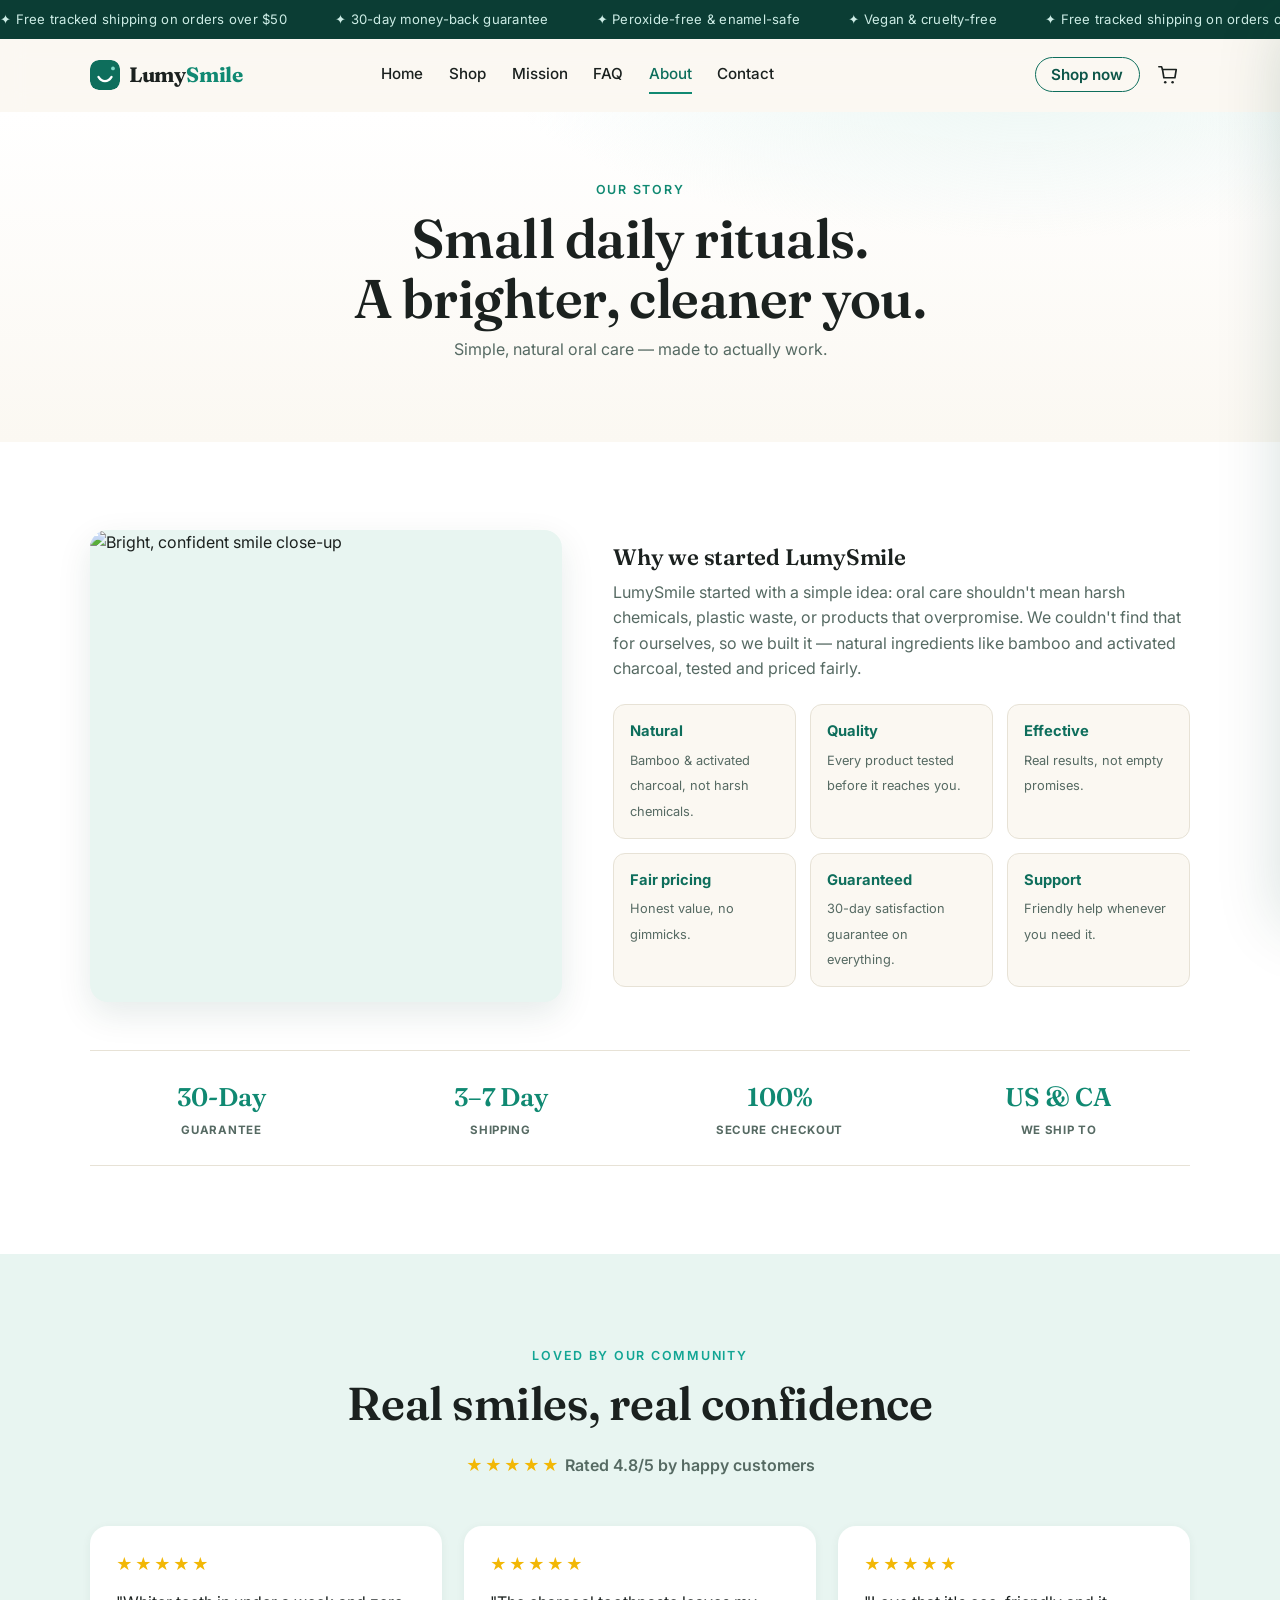
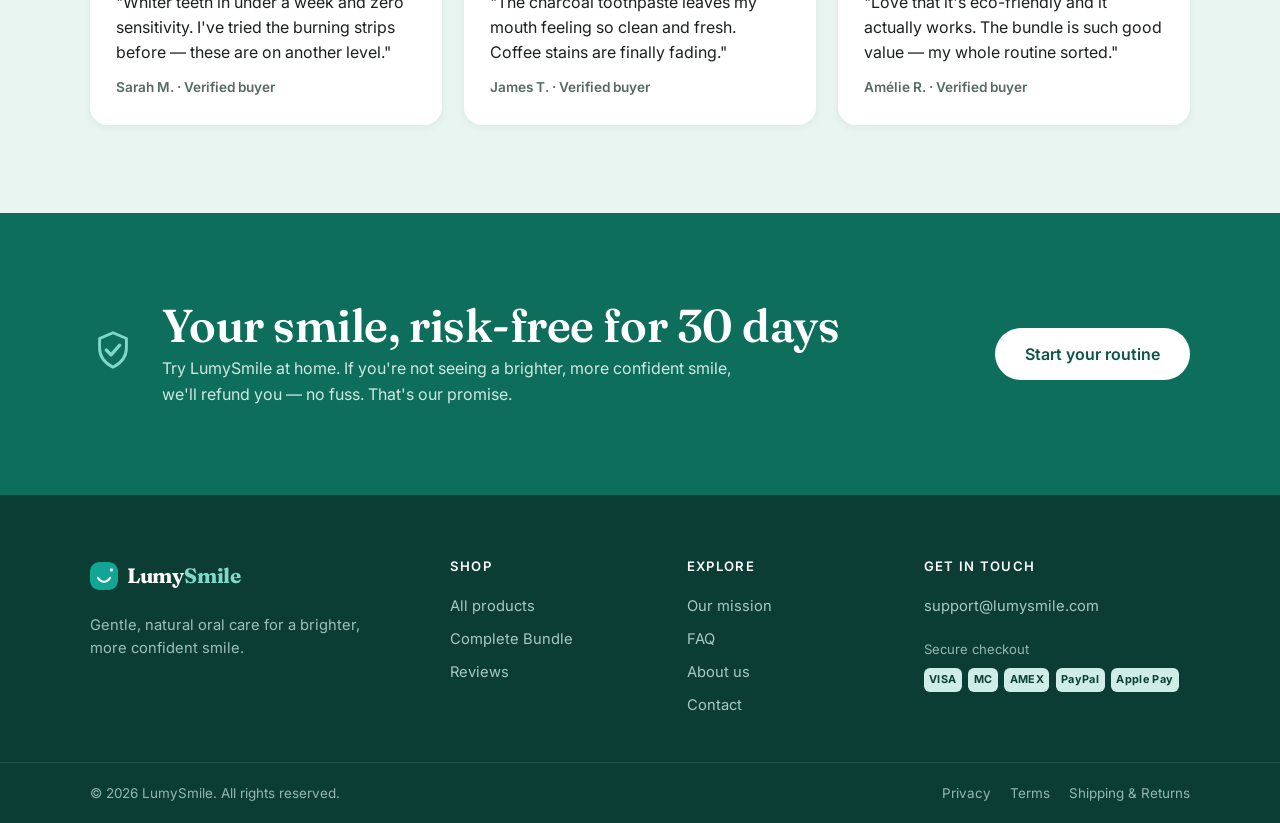
==== commit 57b0a12e: "Expand to 6-page site + oceanacasa-inspired product cards Add Mission (mission.html) and FAQ (faq.ht" ====
--- a/about.html
+++ b/about.html
@@ -47,6 +47,8 @@
       <nav class="nav" id="primaryNav" aria-label="Primary">
         <a href="index.html">Home</a>
         <a href="shop.html">Shop</a>
+        <a href="mission.html">Mission</a>
+        <a href="faq.html">FAQ</a>
         <a href="about.html" aria-current="page">About</a>
         <a href="contact.html">Contact</a>
       </nav>
@@ -105,65 +107,6 @@
       </div>
     </section>
 
-    <!-- Why LumySmile -->
-    <section class="why" id="why">
-      <div class="container">
-        <div class="section-head section-head--light">
-          <span class="eyebrow">Why LumySmile</span>
-          <h2>Whitening that actually cares for your smile</h2>
-        </div>
-        <div class="why__grid">
-          <article class="why__card">
-            <div class="why__icon">🦷</div>
-            <h3>No peroxide, no zing</h3>
-            <p>Our formulas lift years of stains gently — dramatically less of the sensitivity and sting that traditional strips cause.</p>
-          </article>
-          <article class="why__card">
-            <div class="why__icon">🌿</div>
-            <h3>Naturally powered</h3>
-            <p>Activated coconut charcoal purifies and brightens the way nature intended — no artificial dyes or harsh additives.</p>
-          </article>
-          <article class="why__card">
-            <div class="why__icon">♻️</div>
-            <h3>Kind to the planet</h3>
-            <p>Biodegradable bamboo, BPA-free, 100% vegan and cruelty-free. A small daily swap with a real impact.</p>
-          </article>
-          <article class="why__card">
-            <div class="why__icon">⚡</div>
-            <h3>Results in days</h3>
-            <p>A visibly brighter smile in as little as 7 days — just 30 minutes a day, an easy add to your routine.</p>
-          </article>
-        </div>
-      </div>
-    </section>
-
-    <!-- How it works -->
-    <section class="steps">
-      <div class="container">
-        <div class="section-head">
-          <span class="eyebrow">Simple by design</span>
-          <h2>Brighten in three easy steps</h2>
-        </div>
-        <div class="steps__grid">
-          <div class="steps__item">
-            <span class="steps__num">1</span>
-            <h3>Brush</h3>
-            <p>Start with our charcoal toothpaste and bamboo brush to lift everyday surface stains.</p>
-          </div>
-          <div class="steps__item">
-            <span class="steps__num">2</span>
-            <h3>Whiten</h3>
-            <p>Apply a peroxide-free strip for 30 minutes. No-slip grip lets you carry on with your day.</p>
-          </div>
-          <div class="steps__item">
-            <span class="steps__num">3</span>
-            <h3>Smile</h3>
-            <p>See a visibly brighter smile in as little as 7 days — and the confidence that comes with it.</p>
-          </div>
-        </div>
-      </div>
-    </section>
-
     <!-- Reviews -->
     <section class="reviews" id="reviews">
       <div class="container">
@@ -227,10 +170,11 @@
         <a href="about.html#reviews">Reviews</a>
       </div>
       <div class="footer__col">
-        <h4>Help</h4>
-        <a href="contact.html#faq">FAQ</a>
-        <a href="contact.html">Contact us</a>
-        <a href="about.html">Our promise</a>
+        <h4>Explore</h4>
+        <a href="mission.html">Our mission</a>
+        <a href="faq.html">FAQ</a>
+        <a href="about.html">About us</a>
+        <a href="contact.html">Contact</a>
       </div>
       <div class="footer__col">
         <h4>Get in touch</h4>
--- a/assets/css/styles.css
+++ b/assets/css/styles.css
@@ -256,29 +256,32 @@
 .card__media img { width: 100%; height: 100%; object-fit: cover; transition: transform .5s var(--ease); }
 .card:hover .card__media img { transform: scale(1.05); }
 .card__badge {
-  position: absolute; top: .8rem; left: .8rem; background: var(--charcoal); color: #fff;
-  font-size: .7rem; font-weight: 700; letter-spacing: .04em; text-transform: uppercase;
-  padding: .32em .7em; border-radius: 999px;
+  position: absolute; bottom: .8rem; left: .8rem; background: var(--charcoal); color: #fff;
+  font-size: .72rem; font-weight: 700; letter-spacing: .04em; text-transform: uppercase;
+  padding: .38em .8em; border-radius: 999px; z-index: 2;
 }
 .card__badge--save { background: var(--green-600); }
 .card__quick {
-  position: absolute; inset: auto .8rem .8rem; opacity: 0; transform: translateY(8px);
+  position: absolute; inset: .8rem .8rem auto auto; opacity: 0; transform: translateY(-8px);
   transition: opacity .25s, transform .25s; background: rgba(255,255,255,.95); color: var(--green-800);
-  border: none; border-radius: 999px; padding: .6em 1em; font-weight: 600; font-size: .85rem; backdrop-filter: blur(4px);
+  border: none; border-radius: 999px; padding: .55em .95em; font-weight: 600; font-size: .82rem; backdrop-filter: blur(4px); z-index: 2;
 }
 .card:hover .card__quick, .card:focus-within .card__quick { opacity: 1; transform: translateY(0); }
-.card__body { padding: 1.1rem 1.1rem 1.3rem; display: flex; flex-direction: column; flex: 1; }
-.card__stars { font-size: .82rem; margin-bottom: .35rem; }
+.card__body { padding: 1.2rem 1.1rem 1.4rem; display: flex; flex-direction: column; flex: 1; text-align: center; }
+.card__stars { font-size: .82rem; margin-bottom: .45rem; }
 .card__stars span { color: var(--muted); font-weight: 500; margin-left: .3rem; }
-.card__title { font-size: 1.02rem; font-family: var(--font-head); font-weight: 600; margin: 0 0 .3rem; }
-.card__tagline { font-size: .86rem; color: var(--muted); margin: 0 0 1rem; flex: 1; }
-.card__foot { display: flex; align-items: center; justify-content: space-between; gap: .6rem; }
-.card__price { font-weight: 700; font-size: 1.1rem; }
+.card__title { font-size: 1.05rem; font-family: var(--font-head); font-weight: 600; margin: 0 0 .7rem; line-height: 1.25; }
+.card__tagline { display: none; }
+.card__price-row { display: flex; align-items: baseline; justify-content: center; gap: .5rem; margin: auto 0 1rem; }
+.card__price { font-weight: 700; font-size: 1.2rem; color: var(--green-700); }
+.card__was { text-decoration: line-through; color: var(--muted); font-size: .95rem; font-weight: 500; }
 .card__add {
   background: var(--green-700); color: #fff; border: none; border-radius: 999px;
-  padding: .6em 1.05em; font-weight: 600; font-size: .88rem; transition: background .2s, transform .15s;
+  padding: .8em 1.05em; font-weight: 600; font-size: .92rem; transition: background .2s, transform .15s;
 }
 .card__add:hover { background: var(--green-800); transform: translateY(-1px); }
+.card__add--block { width: 100%; }
+.card__media img[data-quick] { cursor: pointer; }
 
 .section-cta { text-align: center; margin-top: clamp(2rem, 4vw, 2.8rem); }
 
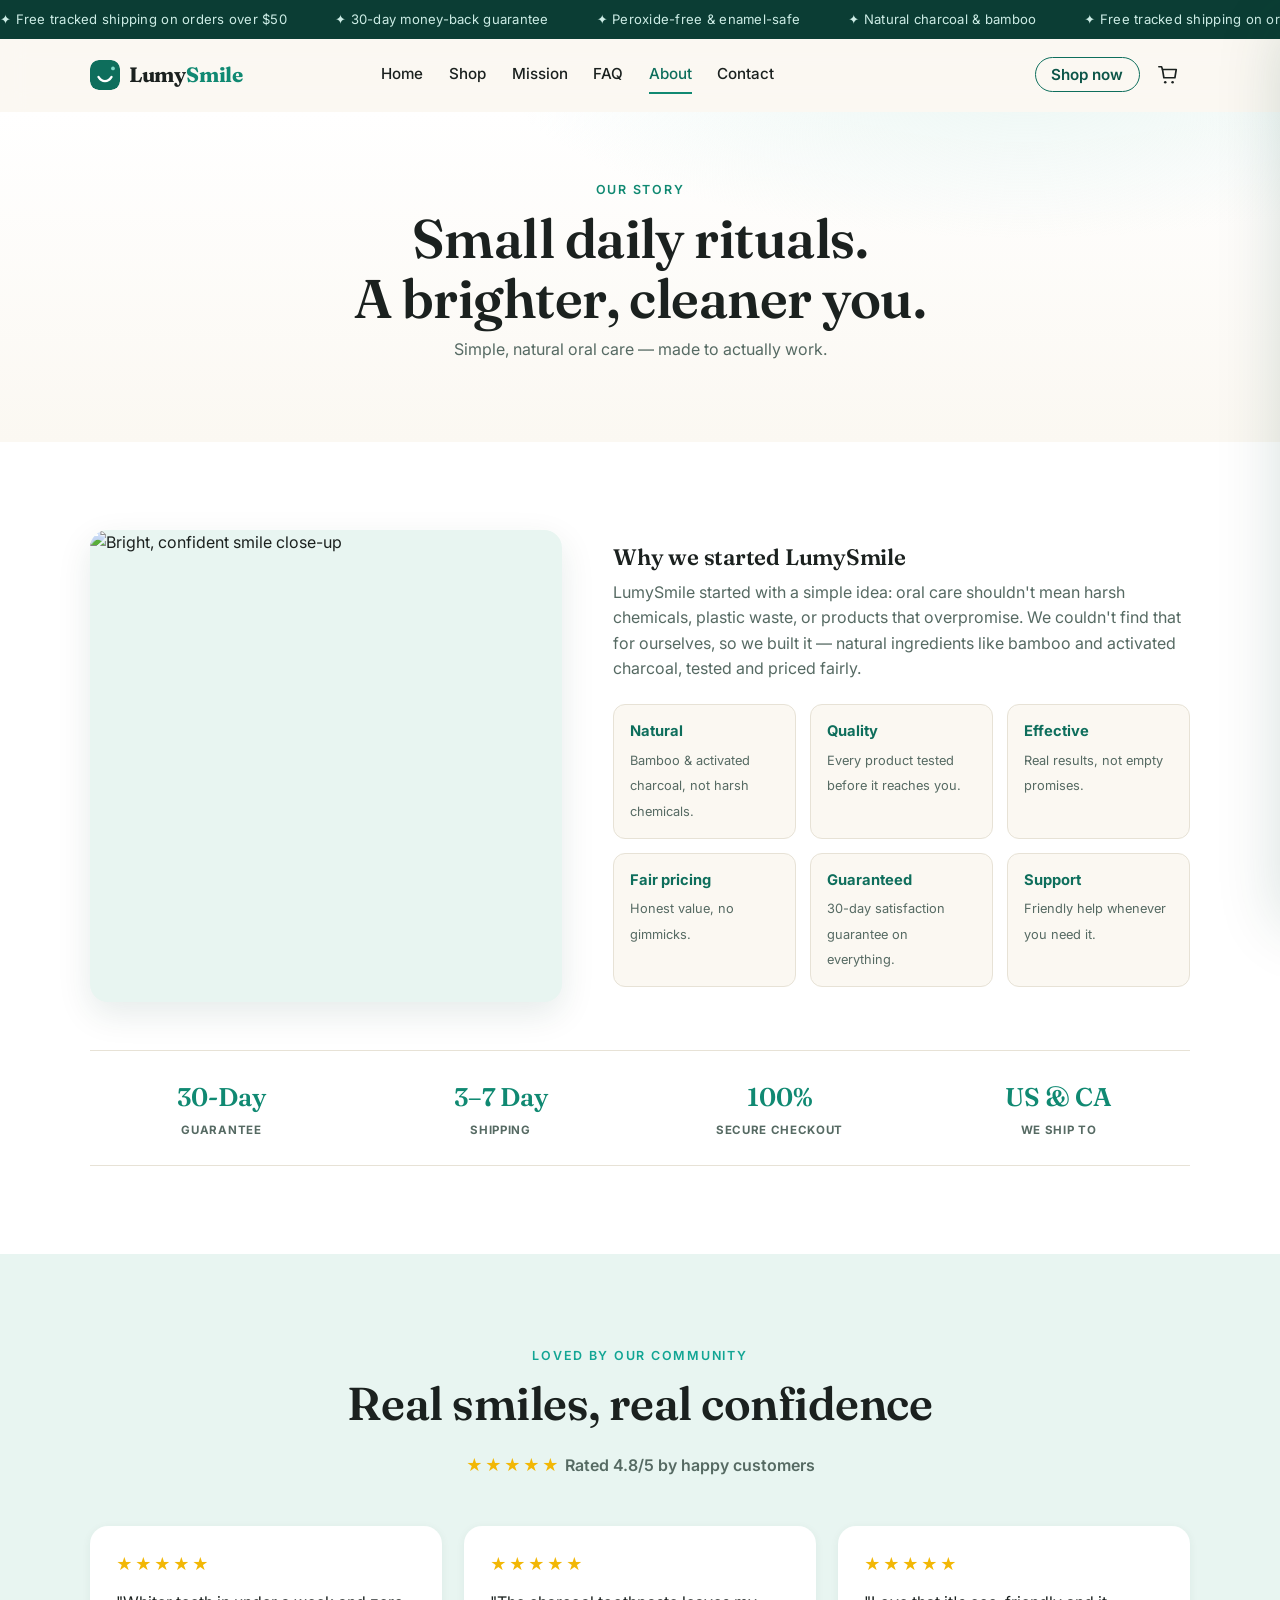
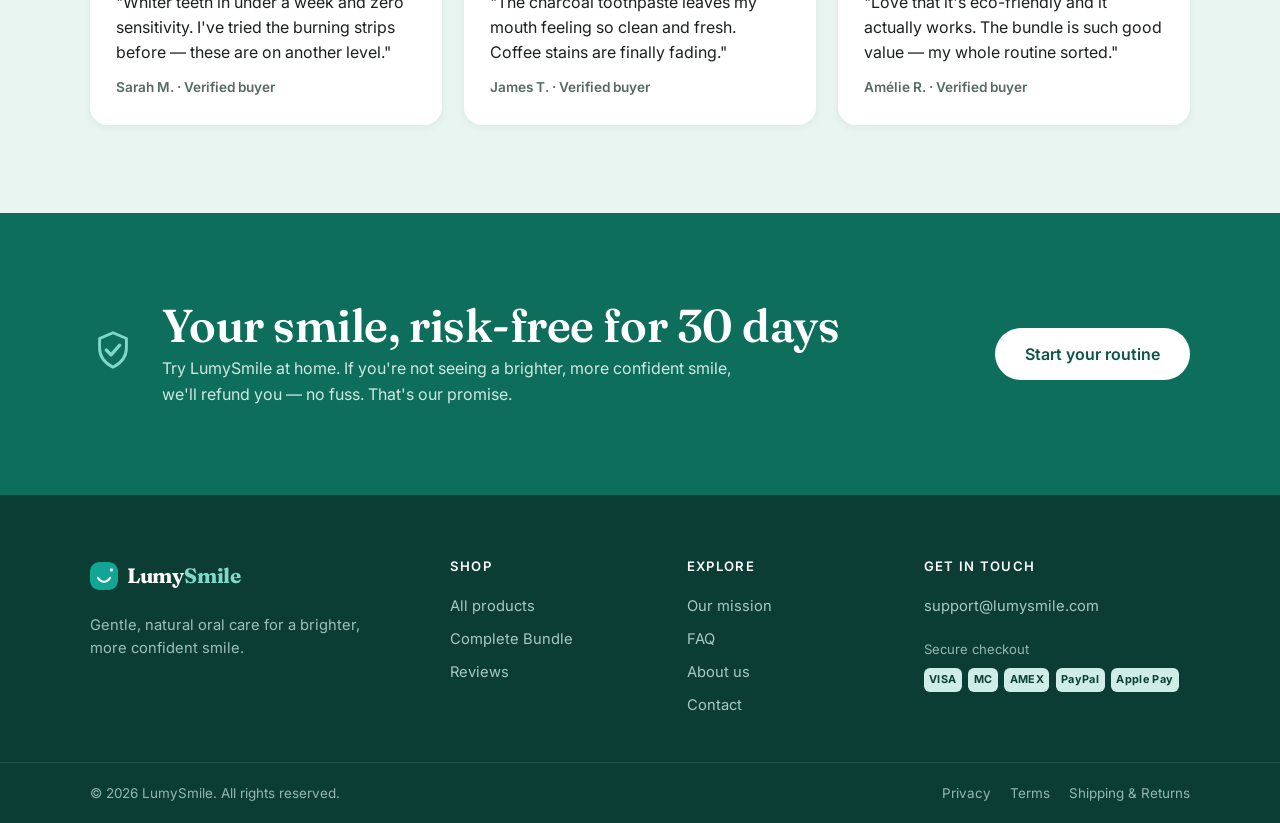
==== commit 402bb64c: "Remove unverifiable 'vegan'/'cruelty-free' claims from site Replace vegan/cruelty-free mentions acro" ====
--- a/about.html
+++ b/about.html
@@ -23,11 +23,11 @@
       <span>✦ Free tracked shipping on orders over $50</span>
       <span>✦ 30-day money-back guarantee</span>
       <span>✦ Peroxide-free &amp; enamel-safe</span>
-      <span>✦ Vegan &amp; cruelty-free</span>
+      <span>✦ Natural charcoal &amp; bamboo</span>
       <span aria-hidden="true">✦ Free tracked shipping on orders over $50</span>
       <span aria-hidden="true">✦ 30-day money-back guarantee</span>
       <span aria-hidden="true">✦ Peroxide-free &amp; enamel-safe</span>
-      <span aria-hidden="true">✦ Vegan &amp; cruelty-free</span>
+      <span aria-hidden="true">✦ Natural charcoal &amp; bamboo</span>
     </div>
   </div>
 
